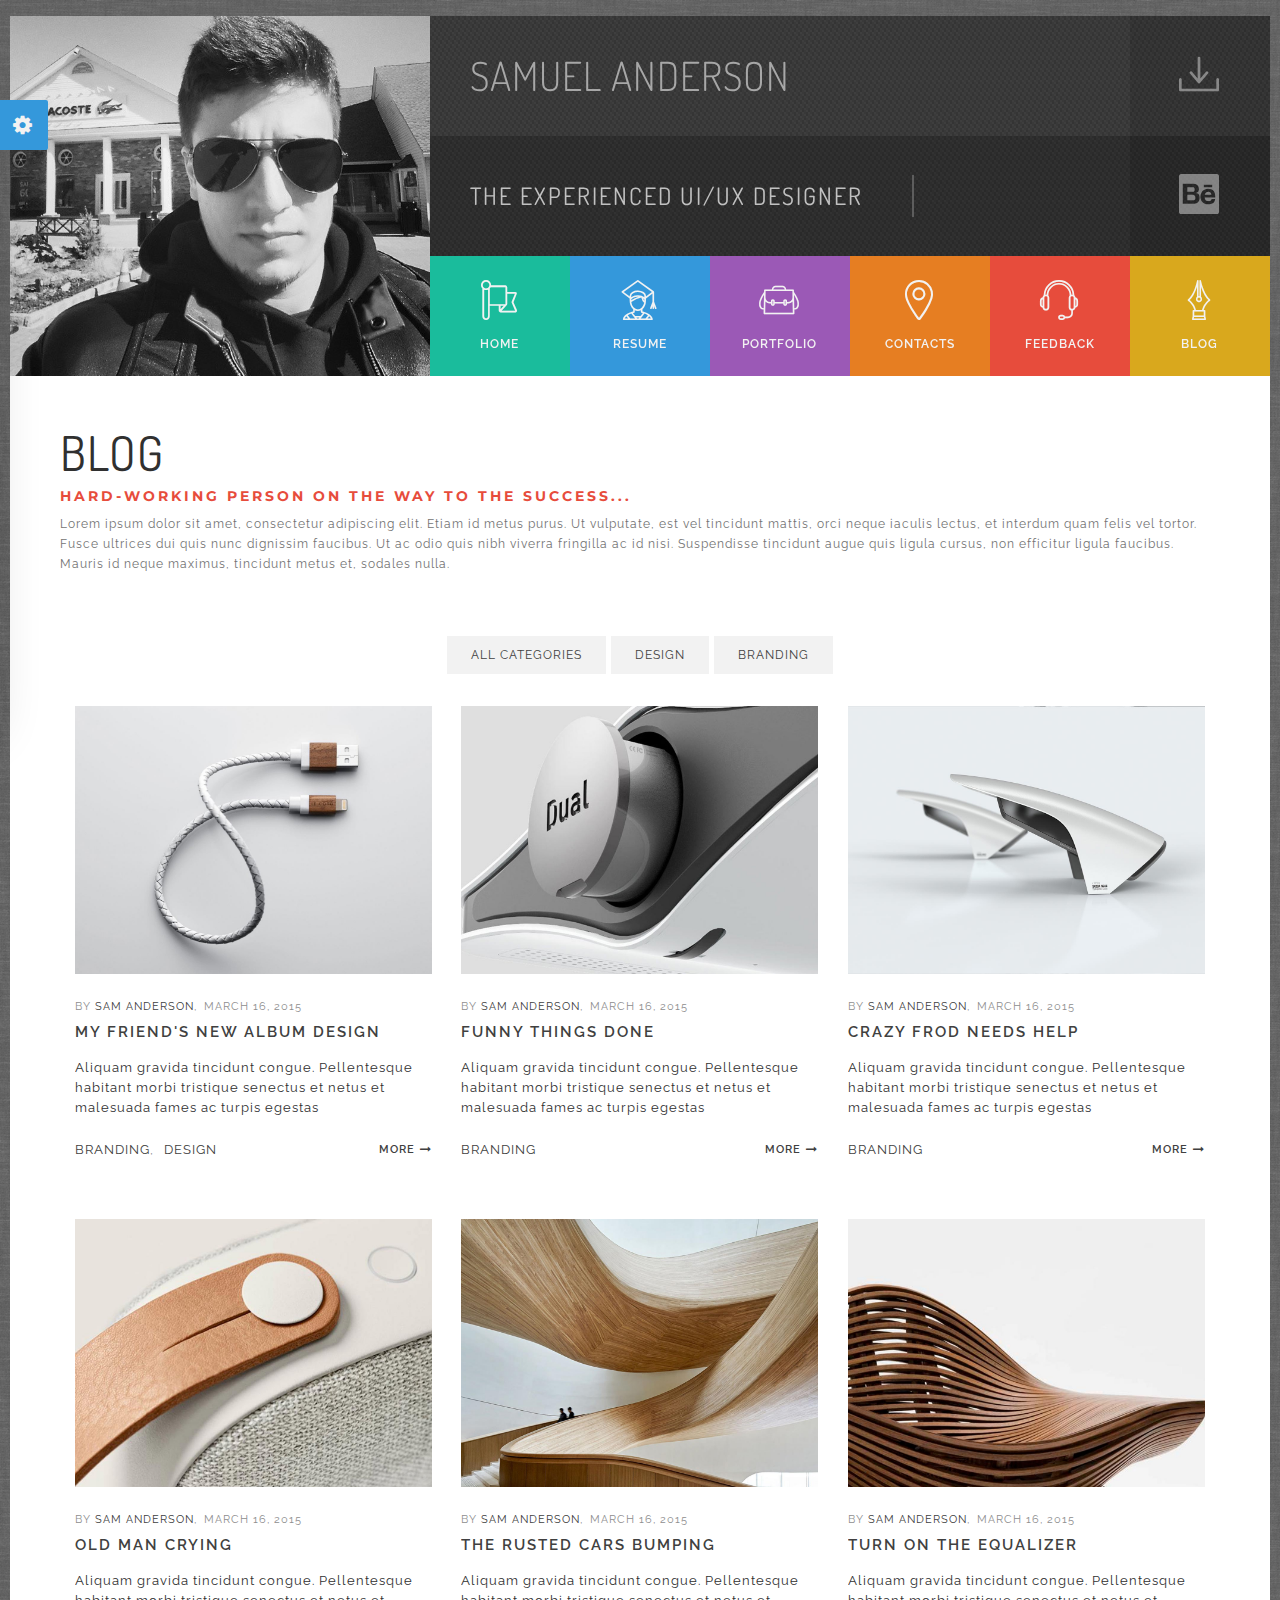
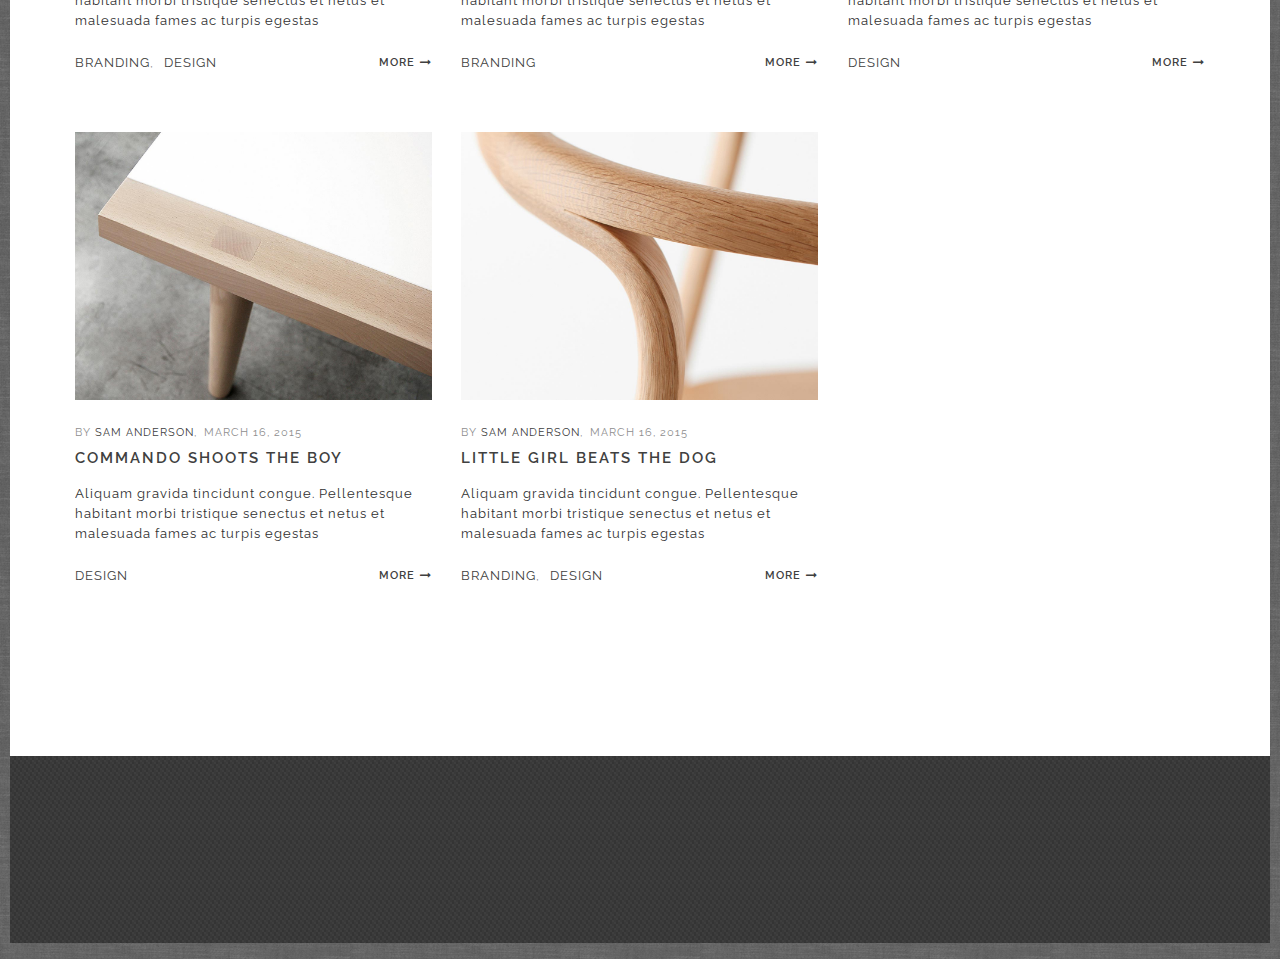
==== blog.html @ 53aea6db "Portfolio Layout" ====
<!DOCTYPE html>
<html lang="en">
<!--[if IE 9]>
<html class="ie9" lang="en">    <![endif]-->
<!--[if IE 8]>
<html class="ie8" lang="en">    <![endif]-->
<head>
   <meta charset="UTF-8">
   <meta http-equiv="X-UA-Compatible" content="IE=edge">
   <meta name=viewport content="width=device-width, initial-scale=1">

   <title>Gridus vCard | Blog</title>

   <meta name="description" content="Gridus vCard HTML Template is the professional responsive personal website template, based on the latest Bootstrap 3">
   <meta name="keywords" content="html5, template, website, responsive, bootstrap">
   <meta name="author" content="neuethemes">

   <!-- CSS -->
   <link href="assets/vendor/bootstrap/css/bootstrap.min.css"        property='stylesheet' rel="stylesheet" type="text/css" media="screen"/>
   <link href="assets/vendor/fontawesome/css/font-awesome.min.css"   property='stylesheet' rel="stylesheet" type="text/css" media="screen"/>
   <link href="assets/vendor/flaticons/flaticon.css"                 property='stylesheet' rel="stylesheet" type="text/css" media="screen"/>
   <link href="assets/vendor/hover/css/hover-min.css"                property='stylesheet' rel="stylesheet" type="text/css" media="screen"/>
   <link href="assets/vendor/wow/animate.css"                        property='stylesheet' rel="stylesheet" type="text/css" media="screen"/>
   <link href="assets/vendor/mfp/css/magnific-popup.css"             property='stylesheet' rel="stylesheet" type="text/css" media="screen"/>
   <!-- Remove this for disable demo panel styles -->
   <link href="assets/vendor/styleselector/styleselector.css"        property='stylesheet' rel="stylesheet" type="text/css" media="screen"/>
   <!-- Custom styles -->
   <link href="assets/custom/css/style.css"                          property='stylesheet' rel="stylesheet" type="text/css" media="screen"/>

   <style>
      #preloader {
         position: fixed;
         left: 0;
         top: 0;
         z-index: 99999;
         width: 100%;
         height: 100%;
         overflow: visible;
         background: #666666 url("assets/custom/images/preloader.gif") no-repeat center center; }
   </style>

</head>

<body class="boxed">


<!--Pre-Loader-->
<div id="preloader"></div>

<header>

   <section id="top-navigation" class="container-fluid nopadding">

      <div class="row nopadding ident e-bg-light-texture">

         <!-- Photo -->
         <a href="#!">
            <div class="col-md-5 col-lg-4 vc-photo">&nbsp;</div>
         </a>
         <!-- /Photo -->

         <div class="col-md-7 col-lg-8 vc-name nopadding">
            <!-- Name-Position -->
            <div class="row nopadding name">
               <div class="col-md-10 name-title"><h2 class="font-accident-two-light uppercase">Samuel Anderson</h2></div>
               <div class="col-md-2 nopadding name-pdf">
                  <a href="#" class="hvr-sweep-to-right"><i class="flaticon-download149" title="Download CV.pdf"></i></a>
               </div>
            </div>
            <div class="row nopadding position">
               <div class="col-md-10 position-title">

                  <section class="cd-intro">
                     <h4 class="cd-headline clip is-full-width font-accident-two-normal uppercase">
                        <span>The experienced </span>
                        <span class="cd-words-wrapper">
                           <b class="is-visible">UI/UX Designer</b>
                           <b>Web Designer</b>
                           <b>Photographer</b>
                        </span>
                     </h4>
                  </section>

               </div>
               <div class="col-md-2 nopadding pdf">
                  <a href="#" class="hvr-sweep-to-right"><i class="flaticon-behance7" title="My Behance Portfolio"></i></a>
               </div>
            </div>
            <!-- /Name-Position -->

            <!-- Main Navigation -->

            <ul id="nav" class="row nopadding cd-side-navigation">
               <li class="col-xs-4 col-sm-2 nopadding menuitem green">
                  <a href="index.html" class="hvr-sweep-to-bottom"><i class="flaticon-insignia"></i><span>home</span></a>
               </li>
               <li class="col-xs-4 col-sm-2 nopadding menuitem blue">
                  <a href="resume.html" class="hvr-sweep-to-bottom"><i class="flaticon-graduation61"></i><span>resume</span></a>
               </li>
               <li class="col-xs-4 col-sm-2 nopadding menuitem cyan">
                  <a href="portfolio.html" class="hvr-sweep-to-bottom"><i class="flaticon-book-bag2"></i><span>portfolio</span></a>
               </li>
               <li class="col-xs-4 col-sm-2 nopadding menuitem orange">
                  <a href="contacts.html" class="hvr-sweep-to-bottom"><i class="flaticon-placeholders4"></i><span>contacts</span></a>
               </li>
               <li class="col-xs-4 col-sm-2 nopadding menuitem red">
                  <a href="feedback.html" class="hvr-sweep-to-bottom"><i class="flaticon-earphones18"></i><span>feedback</span></a>
               </li>
               <li class="col-xs-4 col-sm-2 nopadding menuitem yellow">
                  <a href="blog.html" class="hvr-sweep-to-bottom"><i class="flaticon-pens15"></i><span>blog</span></a>
               </li>
            </ul>

            <!-- /Main Navigation -->

         </div>
      </div>
   </section>

</header>

<!-- Container -->
<div class="content-wrap">

   <div id="blog" class="inner-content">

      <section id="page-title" class="inner-section">
         <div class="container-fluid nopadding wow fadeInRight" data-wow-delay="0.4s" data-wow-offset="10">
            <h2 class="font-accident-two-normal uppercase">Blog</h2>
            <h5 class="font-accident-one-bold hovercolor uppercase">Hard-working person on the way to the success...</h5>
            <p class="small fontcolor-medium">
               Lorem ipsum dolor sit amet, consectetur adipiscing elit. Etiam id metus purus. Ut vulputate, est vel tincidunt mattis, orci neque iaculis lectus, et interdum quam felis vel tortor. Fusce ultrices dui quis nunc dignissim faucibus. Ut ac odio quis nibh viverra fringilla ac id nisi. Suspendisse tincidunt augue quis ligula cursus, non efficitur ligula faucibus. Mauris id neque maximus, tincidunt metus et, sodales nulla.
            </p>
         </div>
      </section>

      <!-- Blog Block -->
      <section class="inner-section">

         <div id="isotope-filters" class="port-filter port-filter-light text-center wow fadeInLeft" data-wow-delay="0.6s" data-wow-offset="10">
            <ul>
               <li><a href="#all" data-filter="*">All Categories</a></li>
               <li><a href="#design" data-filter=".design">Design</a></li>
               <li><a href="#branding" data-filter=".branding">Branding</a></li>
            </ul>
         </div>

         <div class="dividewhite3"></div>

         <div class="grid container-fluid text-center wow fadeInDown" data-wow-delay="0.6s" data-wow-offset="10">

            <div id="posts" class="row popup-container">

                  <div class="grid-item branding design col-md-4 col-sm-6">
                     <div class="item-wrap">
                        <figure class="">
                           <div class="popup-call">
                              <a href="assets/custom/images/blog/01.jpg" class="gallery-item"><i class="flaticon-arrows-4"></i></a>
                           </div>
                           <img src="assets/custom/images/blog/thumbs/01.jpg" class="img-responsive" alt="img11"/>
                           <figcaption>
                              <div class="post-meta"><span>by <a href="#!">Sam Anderson</a>,</span> <span>March 16, 2015</span></div>
                              <div class="post-header">
                                 <h5><a href="blogpost.html">My Friend's new album design</a></h5>
                              </div>
                              <div class="post-entry">
                                 <p>Aliquam gravida tincidunt congue. Pellentesque habitant morbi tristique senectus et netus et malesuada fames ac turpis egestas</p>
                              </div>
                              <div class="post-tag pull-left">
                                 <span><a href="#branding" data-filter=".branding">Branding</a>,</span><span><a href="#design" data-filter=".design">Design</a></span>
                              </div>
                              <div class="post-more-link pull-right"><a href="blogpost.html">More<i class="fa fa-long-arrow-right right"></i></a></div>
                           </figcaption>
                        </figure>
                     </div>
                  </div>
                  <div class="grid-item grid-sizer branding col-md-4 col-sm-6">
                     <div class="item-wrap">
                        <figure class="">
                           <div class="popup-call">
                              <a href="assets/custom/images/blog/02.jpg" class="gallery-item"><i class="flaticon-arrows-4"></i></a>
                           </div>
                           <img src="assets/custom/images/blog/thumbs/02.jpg" class="img-responsive" alt="img03"/>
                           <figcaption>
                              <div class="post-meta"><span>by <a href="#!">Sam Anderson</a>,</span> <span>March 16, 2015</span></div>
                              <div class="post-header">
                                 <h5><a href="blogpost.html">Funny Things done</a></h5>
                              </div>
                              <div class="post-entry">
                                 <p>Aliquam gravida tincidunt congue. Pellentesque habitant morbi tristique senectus et netus et malesuada fames ac turpis egestas</p>
                              </div>
                              <div class="post-tag pull-left">
                                 <span><a href="#branding" data-filter=".branding">Branding</a></span>
                              </div>
                              <div class="post-more-link pull-right"><a href="blogpost.html">More<i class="fa fa-long-arrow-right right"></i></a></div>
                           </figcaption>
                        </figure>
                     </div>
                  </div>
                  <div class="grid-item branding col-md-4 col-sm-6">
                     <div class="item-wrap">
                        <figure class="">
                           <div class="popup-call">
                              <a href="assets/custom/images/blog/03.jpg" class="gallery-item"><i class="flaticon-arrows-4"></i></a>
                           </div>
                           <img src="assets/custom/images/blog/thumbs/03.jpg" class="img-responsive" alt="img11"/>
                           <figcaption>
                              <div class="post-meta"><span>by <a href="#!">Sam Anderson</a>,</span> <span>March 16, 2015</span></div>
                              <div class="post-header">
                                 <h5><a href="blogpost.html">Crazy Frod needs help</a></h5>
                              </div>
                              <div class="post-entry">
                                 <p>Aliquam gravida tincidunt congue. Pellentesque habitant morbi tristique senectus et netus et malesuada fames ac turpis egestas</p>
                              </div>
                              <div class="post-tag pull-left">
                                 <span><a href="#branding" data-filter=".branding">Branding</a></span>
                              </div>
                              <div class="post-more-link pull-right"><a href="blogpost.html">More<i class="fa fa-long-arrow-right right"></i></a></div>
                           </figcaption>
                        </figure>
                     </div>
                  </div>
                  <div class="grid-item branding design col-md-4 col-sm-6">
                     <div class="item-wrap">
                        <figure class="">
                           <div class="popup-call">
                              <a href="assets/custom/images/blog/04.jpg" class="gallery-item"><i class="flaticon-arrows-4"></i></a>
                           </div>
                           <img src="assets/custom/images/blog/thumbs/04.jpg" class="img-responsive" alt="img03"/>
                           <figcaption>
                              <div class="post-meta"><span>by <a href="#!">Sam Anderson</a>,</span> <span>March 16, 2015</span></div>
                              <div class="post-header">
                                 <h5><a href="blogpost.html">Old man crying</a></h5>
                              </div>
                              <div class="post-entry">
                                 <p>Aliquam gravida tincidunt congue. Pellentesque habitant morbi tristique senectus et netus et malesuada fames ac turpis egestas</p>
                              </div>
                              <div class="post-tag pull-left">
                                 <span><a href="#branding" data-filter=".branding">Branding</a>,</span><span><a href="#design" data-filter=".design">Design</a></span>
                              </div>
                              <div class="post-more-link pull-right"><a href="blogpost.html">More<i class="fa fa-long-arrow-right right"></i></a></div>
                           </figcaption>
                        </figure>
                     </div>
                  </div>
                  <div class="grid-item branding col-md-4 col-sm-6">
                     <div class="item-wrap">
                        <figure class="">
                           <div class="popup-call">
                              <a href="assets/custom/images/blog/05.jpg" class="gallery-item"><i class="flaticon-arrows-4"></i></a>
                           </div>
                           <img src="assets/custom/images/blog/thumbs/05.jpg" class="img-responsive" alt="img11"/>
                           <figcaption>
                              <div class="post-meta"><span>by <a href="#!">Sam Anderson</a>,</span> <span>March 16, 2015</span></div>
                              <div class="post-header">
                                 <h5><a href="blogpost.html">The rusted cars bumping</a></h5>
                              </div>
                              <div class="post-entry">
                                 <p>Aliquam gravida tincidunt congue. Pellentesque habitant morbi tristique senectus et netus et malesuada fames ac turpis egestas</p>
                              </div>
                              <div class="post-tag pull-left">
                                 <span><a href="#branding" data-filter=".branding">Branding</a></span>
                              </div>
                              <div class="post-more-link pull-right"><a href="blogpost.html">More<i class="fa fa-long-arrow-right right"></i></a></div>
                           </figcaption>
                        </figure>
                     </div>
                  </div>
                  <div class="grid-item design col-md-4 col-sm-6">
                     <div class="item-wrap">
                        <figure class="">
                           <div class="popup-call">
                              <a href="assets/custom/images/blog/06.jpg" class="gallery-item"><i class="flaticon-arrows-4"></i></a>
                           </div>
                           <img src="assets/custom/images/blog/thumbs/06.jpg" class="img-responsive" alt="img03"/>
                           <figcaption>
                              <div class="post-meta"><span>by <a href="#!">Sam Anderson</a>,</span> <span>March 16, 2015</span></div>
                              <div class="post-header">
                                 <h5><a href="blogpost.html">Turn on the equalizer</a></h5>
                              </div>
                              <div class="post-entry">
                                 <p>Aliquam gravida tincidunt congue. Pellentesque habitant morbi tristique senectus et netus et malesuada fames ac turpis egestas</p>
                              </div>
                              <div class="post-tag pull-left">
                                 </span><span><a href="#design" data-filter=".design">Design</a></span>
                              </div>
                              <div class="post-more-link pull-right"><a href="blogpost.html">More<i class="fa fa-long-arrow-right right"></i></a></div>
                           </figcaption>
                        </figure>
                     </div>
                  </div>
                  <div class="grid-item design col-md-4 col-sm-6">
                     <div class="item-wrap">
                        <figure class="">
                           <div class="popup-call">
                              <a href="assets/custom/images/blog/07.jpg" class="gallery-item"><i class="flaticon-arrows-4"></i></a>
                           </div>
                           <img src="assets/custom/images/blog/thumbs/07.jpg" class="img-responsive" alt="img03"/>
                           <figcaption>
                              <div class="post-meta"><span>by <a href="#!">Sam Anderson</a>,</span> <span>March 16, 2015</span></div>
                              <div class="post-header">
                                 <h5><a href="blogpost.html">Commando shoots the boy</a></h5>
                              </div>
                              <div class="post-entry">
                                 <p>Aliquam gravida tincidunt congue. Pellentesque habitant morbi tristique senectus et netus et malesuada fames ac turpis egestas</p>
                              </div>
                              <div class="post-tag pull-left">
                                 </span><span><a href="#design" data-filter=".design">Design</a></span>
                              </div>
                              <div class="post-more-link pull-right"><a href="blogpost.html">More<i class="fa fa-long-arrow-right right"></i></a></div>
                           </figcaption>
                        </figure>
                     </div>
                  </div>
                  <div class="grid-item branding design col-md-4 col-sm-6">
                     <div class="item-wrap">
                        <figure class="">
                           <div class="popup-call">
                              <a href="assets/custom/images/blog/08.jpg" class="gallery-item"><i class="flaticon-arrows-4"></i></a>
                           </div>
                           <img src="assets/custom/images/blog/thumbs/08.jpg" class="img-responsive" alt="img03"/>
                           <figcaption>
                              <div class="post-meta"><span>by <a href="#!">Sam Anderson</a>,</span> <span>March 16, 2015</span></div>
                              <div class="post-header">
                                 <h5><a href="blogpost.html">Little girl beats the dog</a></h5>
                              </div>
                              <div class="post-entry">
                                 <p>Aliquam gravida tincidunt congue. Pellentesque habitant morbi tristique senectus et netus et malesuada fames ac turpis egestas</p>
                              </div>
                              <div class="post-tag pull-left">
                                 <span><a href="#branding" data-filter=".branding">Branding</a>,</span><span><a href="#design" data-filter=".design">Design</a></span>
                              </div>
                              <div class="post-more-link pull-right"><a href="blogpost.html">More<i class="fa fa-long-arrow-right right"></i></a></div>
                           </figcaption>
                        </figure>
                     </div>
                  </div>

               </div>
            </div>

         <div class="dividewhite8"></div>

      </section>
      <!-- /Blog Block -->

   </div>

</div>

<footer class="padding-50 e-bg-light-texture">
   <div class="container-fluid nopadding">
      <div class="row wow fadeInDown" data-wow-delay=".2s" data-wow-offset="10">
         <div class="col-md-3">
            <h4 class="font-accident-two-bold uppercase">Samuel Anderson</h4>
            <p class="inline-block">
               Quality Web Design, Ui / UX Design, Photo services. Part-time or Fulltime.
            </p>
            <div class="divider-dynamic"></div>
         </div>
         <div class="col-md-3 cv-link">
            <h4 class="font-accident-two-bold uppercase">Download cv</h4>
            <div class="dividewhite1"></div>
            <a href="#!"><i class="fa fa-arrow-circle-o-down" aria-hidden="true"></i>English</a>
            <a href="#!"><i class="fa fa-arrow-circle-o-down" aria-hidden="true"></i>German</a>
            <a href="#!"><i class="fa fa-arrow-circle-o-down" aria-hidden="true"></i>Spanish</a>
            <div class="divider-dynamic"></div>
         </div>
         <div class="col-md-3">
            <h4 class="font-accident-two-bold uppercase">Subscribe</h4>
            <div class="dividewhite1"></div>
            <input>
            <!--<p>Lorem ipsum dolor sit amet...</p>-->
            <div class="divider-dynamic"></div>
         </div>
         <div class="col-md-3">
            <h4 class="font-accident-two-bold uppercase">Follow me at</h4>
            <div class="inline-block"><a href="#!"><i class="flaticon-facebook45"></i></a></div>
            <div class="inline-block"><a href="#!"><i class="flaticon-twitter39"></i></a></div>
            <div class="inline-block"><a href="#!"><i class="flaticon-pinterest28"></i></a></div>
            <div class="inline-block"><a href="#!"><i class="flaticon-linkedin22"></i></a></div>
            <div class="inline-block"><a href="#!"><i class="flaticon-vimeo22"></i></a></div>
            <div class="inline-block"><a href="#!"><i class="flaticon-soundcloud8"></i></a></div>
            <div class="divider-dynamic"></div>
         </div>
      </div>
      <div class="dividewhite1"></div>
      <div class="row wow fadeInDown" data-wow-delay=".4s" data-wow-offset="10">
         <div class="col-md-12 copyrights">
            <p>© 2016 Samuel Anderson.</p>
         </div>
      </div>
   </div>
</footer>

<div id="image-cache" class="hidden"></div>

<!-- JS -->
<script src="assets/vendor/jquery/js/jquery-2.2.0.min.js"            type="text/javascript"></script>
<script src="assets/vendor/bootstrap/js/bootstrap.min.js"            type="text/javascript"></script>
<script src="assets/vendor/imagesloaded/js/imagesloaded.pkgd.min.js" type="text/javascript"></script>
<script src="assets/vendor/isotope/js/isotope.pkgd.min.js"           type="text/javascript"></script>
<script src="assets/vendor/mfp/js/jquery.magnific-popup.min.js"      type="text/javascript"></script>
<script src="assets/vendor/circle-progress/circle-progress.js"       type="text/javascript"></script>
<script src="assets/vendor/waypoints/waypoints.min.js"               type="text/javascript"></script>
<script src="assets/vendor/anicounter/jquery.counterup.min.js"       type="text/javascript"></script>
<script src="assets/vendor/wow/wow.min.js"                           type="text/javascript"></script>
<script src="assets/vendor/pjax/jquery.pjax.js"                      type="text/javascript"></script>
<script src="https://maps.google.com/maps/api/js"                    type="text/javascript"></script>
<!-- Remove this for disable demo panel script -->
<script src="assets/vendor/styleselector/styleselector.js"           type="text/javascript"></script>
<!-- Custom scripts -->
<script src="assets/custom/js/custom.js"                             type="text/javascript"></script>

</body>
</html>
---- assets/vendor/flaticons/flaticon.css ----
/*
  	Flaticon icon font: Flaticon
  	Creation date: 29/02/2016 10:08
  	*/

@font-face {
  font-family: "Flaticon";
  src: url("./flaticon.eot");
  src: url("./flaticon.eot?#iefix") format("embedded-opentype"),
       url("./flaticon.woff") format("woff"),
       url("./flaticon.ttf") format("truetype"),
       url("./flaticon.svg#Flaticon") format("svg");
  font-weight: normal;
  font-style: normal;
}

@media screen and (-webkit-min-device-pixel-ratio:0) {
  @font-face {
    font-family: "Flaticon";
    src: url("./Flaticon.svg#Flaticon") format("svg");
  }
}

[class^="flaticon-"]:before, [class*=" flaticon-"]:before,
[class^="flaticon-"]:after, [class*=" flaticon-"]:after {   
  font-family: Flaticon;
        font-size: 20px;
font-style: normal;
margin-left: 20px;
}

.flaticon-arrows:before { content: "\f100"; }
.flaticon-arrows-1:before { content: "\f101"; }
.flaticon-arrows-2:before { content: "\f102"; }
.flaticon-arrows-3:before { content: "\f103"; }
.flaticon-arrows-4:before { content: "\f104"; }
.flaticon-behance7:before { content: "\f105"; }
.flaticon-bird97:before { content: "\f106"; }
.flaticon-book-bag2:before { content: "\f107"; }
.flaticon-circle:before { content: "\f108"; }
.flaticon-circle-1:before { content: "\f109"; }
.flaticon-circle-2:before { content: "\f10a"; }
.flaticon-circle-3:before { content: "\f10b"; }
.flaticon-circle-4:before { content: "\f10c"; }
.flaticon-circle-5:before { content: "\f10d"; }
.flaticon-circle-6:before { content: "\f10e"; }
.flaticon-clipboard80:before { content: "\f10f"; }
.flaticon-clock:before { content: "\f110"; }
.flaticon-clocks18:before { content: "\f111"; }
.flaticon-download149:before { content: "\f112"; }
.flaticon-download167:before { content: "\f113"; }
.flaticon-earphones18:before { content: "\f114"; }
.flaticon-facebook45:before { content: "\f115"; }
.flaticon-google111:before { content: "\f116"; }
.flaticon-graduation61:before { content: "\f117"; }
.flaticon-graduation9:before { content: "\f118"; }
.flaticon-identification28:before { content: "\f119"; }
.flaticon-insignia:before { content: "\f11a"; }
.flaticon-instagram14:before { content: "\f11b"; }
.flaticon-internet:before { content: "\f11c"; }
.flaticon-linkedin22:before { content: "\f11d"; }
.flaticon-odnolassniki2:before { content: "\f11e"; }
.flaticon-painting62:before { content: "\f11f"; }
.flaticon-paper40:before { content: "\f120"; }
.flaticon-pens15:before { content: "\f121"; }
.flaticon-photo246:before { content: "\f122"; }
.flaticon-photography39:before { content: "\f123"; }
.flaticon-pie-graph:before { content: "\f124"; }
.flaticon-pinterest28:before { content: "\f125"; }
.flaticon-placeholders4:before { content: "\f126"; }
.flaticon-profile5:before { content: "\f127"; }
.flaticon-shopping-carts6:before { content: "\f128"; }
.flaticon-sign:before { content: "\f129"; }
.flaticon-soundcloud8:before { content: "\f12a"; }
.flaticon-stats47:before { content: "\f12b"; }
.flaticon-stats48:before { content: "\f12c"; }
.flaticon-symbol:before { content: "\f12d"; }
.flaticon-three:before { content: "\f12e"; }
.flaticon-three-1:before { content: "\f12f"; }
.flaticon-three-2:before { content: "\f130"; }
.flaticon-tool:before { content: "\f131"; }
.flaticon-tool-1:before { content: "\f132"; }
.flaticon-twitter39:before { content: "\f133"; }
.flaticon-vimeo22:before { content: "\f134"; }
.flaticon-vk6:before { content: "\f135"; }
.flaticon-wordpress16:before { content: "\f136"; }
.flaticon-youtube33:before { content: "\f137"; }
---- assets/vendor/styleselector/styleselector.css ----
/* =================================================================== */
/* Styles Switcher
====================================================================== */

#style-switcher h3 {
    color: #666;
    font-size: 13px;
    margin: 5px 0 5px 1px;
    font-family: 'Oxygen', sans-serif;
    letter-spacing: 0px;
    /*color: #313131 !important;*/
}
#style-switcher h5 {
    letter-spacing: 0px;
    font-size: 11px;
}

#style-switcher ul {
    padding-left: 0;
}

#style-switcher p {
    color: #999;
    line-heihgt: 20px;
    font-style: italic;
    font-size: 13px;
    letter-spacing: 0px;
}

#style-switcher {
    background-color: #fff;
    width: 205px;
    position:fixed;
    top: 100px;
    z-index: 9999;
    border-radius: 0 0 3px 0;
    left: -206px;
    border-left: 0;
    border-top: 0;
    box-shadow: -3px 0px 50px -2px rgba(0, 0, 0, 0.14)
}

#style-switcher div {
    padding: 2px 18px 10px 18px;
}

#style-switcher h2 {
    background-color: #3498db;
    font-family: 'Novecentosanswide-Medium', sans-serif;
    color: #fff;
    font-size: 19px;
    text-transform: uppercase;
    padding: 14px 0 16px 20px;
    margin: 0 0 18px 0;
}

#style-switcher h2 a {
    background-color: #3498db;
    display: block;
    height: 50px;
    position: absolute;
    right: -49px;
    padding: 14px;
    /*text-indent: -9999px;*/
    top: 0;
    width: 49px;
    border-radius: 0 2px 2px 0;
}
#style-switcher h2 a i:before {
    font-size: 22px;
    color: #f2f2f2;
    margin: 0;
    /*line-height: 1.6;*/
}

.colors {
    list-style:none;
    margin: 0 0px 24px 0;
    overflow: hidden;
}

.colors li {
    float:left;
    margin: 4px 2px 0 2px;
}

.colors li a {
    display: block;
    width: 22px;
    height: 22px;
    cursor: pointer;
}

.layout-style select,
.footer-style select {
    width: 164px;
    height: 33px;
    padding: 5px;
    color: #888;
    cursor: pointer;
    border-radius: 2px;
    font-size: 13px;
    margin: 2px 0 10px 2px;
}

.layout-style {
    margin: 0 0px 24px 0;
}

.layout-style,
.footer-style { padding: 0 !important; }



.checkbox-group {
    position:relative
}

/* Hide Checkbox Input */
.checkbox-group input[type=checkbox] {
    display:none
}

/* Style Label */
.checkbox-group label {
    padding-left:9px;
    cursor:pointer;
    font-family: 'Oxygen', sans-serif;
    letter-spacing: 0px;
    font-weight: 500;
}

/* Style span tag */
.checkbox-group label span {
    display:block;
    position:absolute;
    left:0;
    -webkit-transition-duration:.3s;
    -moz-transition-duration:.3s;
    transition-duration:.3s
}
/* Style box */
.checkbox-group label .box {
    background:#d9e1e7;
    height:18px;
    width:18px;
    border-radius: 2px;
    z-index:9;
    -webkit-transition-delay:.2s;
    -moz-transition-delay:.2s;
    transition-delay:.2s
}

/* Style check icon. give it a border on the bottom and right only and then rotate */
.checkbox-group label .check {
    top:3px;
    left:7px;
    width:5px;
    height:13px;
    border:2px solid #fff;
    border-top:none;
    border-left:none;
    opacity:0;
    z-index:10;
    -webkit-transform:rotate(180deg);
    -moz-transform:rotate(180deg);
    transform:rotate(180deg);
    -webkit-transition-delay:.3s;
    -moz-transition-delay:.3s;
    transition-delay:.3s
}

/* Change color of box when checkbox is checked */
input[type=checkbox]:checked ~ label .box {
    background:#129fdd
}

/* Rotate and show check icon when checkbox is checked */
input[type=checkbox]:checked ~ label .check {
    opacity:1;
    -webkit-transform:scale(1) rotate(45deg);
    -moz-transform:scale(1) rotate(45deg);
    transform:scale(1) rotate(45deg);
}

@media only screen and (max-width: 1023px) { #style-switcher { display: none; } }
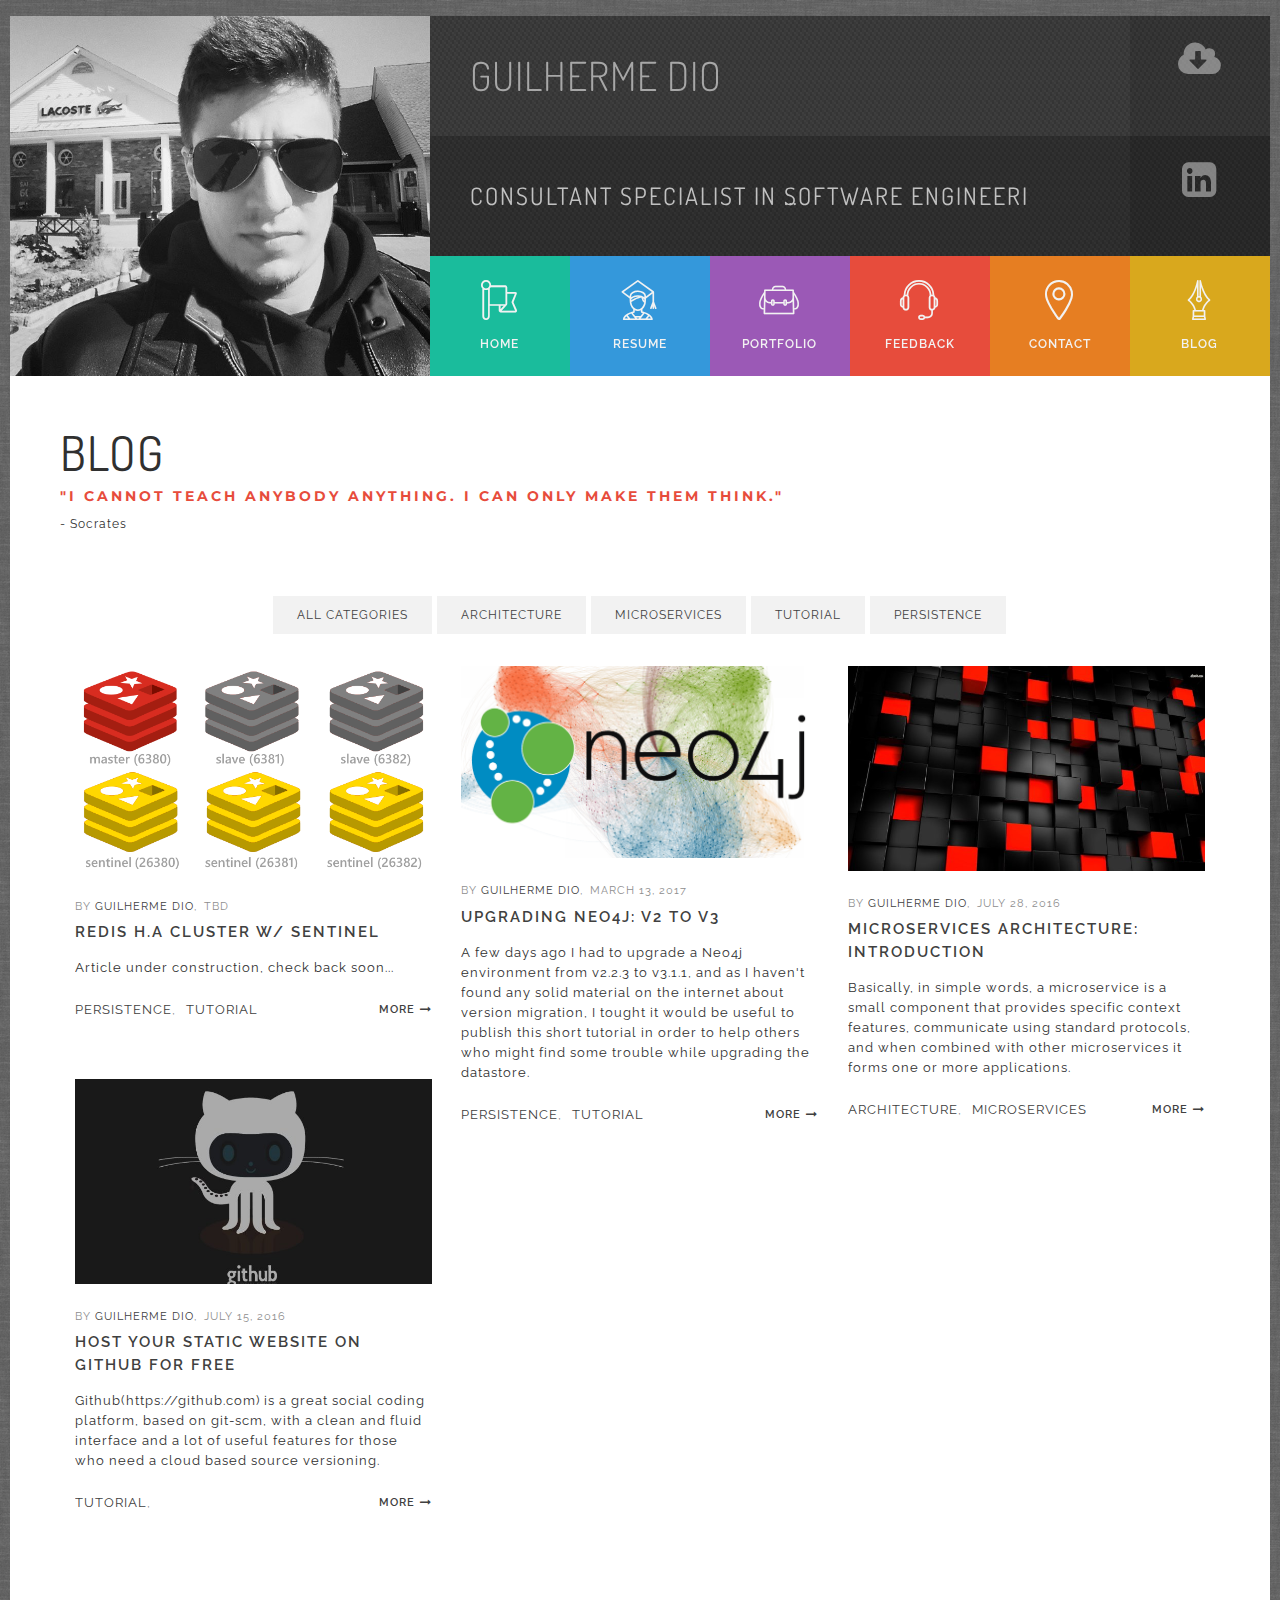
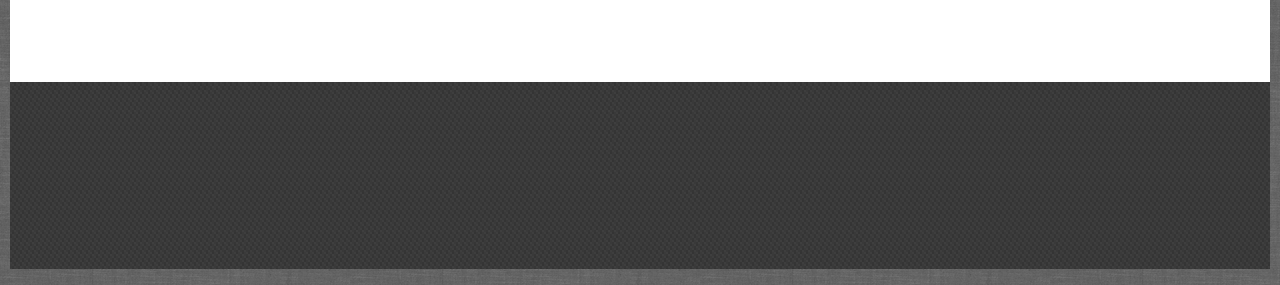
==== commit 97f0c936: "Add Tech Blog" ====
--- a/blog.html
+++ b/blog.html
@@ -9,11 +9,11 @@
    <meta http-equiv="X-UA-Compatible" content="IE=edge">
    <meta name=viewport content="width=device-width, initial-scale=1">
 
-   <title>Gridus vCard | Blog</title>
-
-   <meta name="description" content="Gridus vCard HTML Template is the professional responsive personal website template, based on the latest Bootstrap 3">
-   <meta name="keywords" content="html5, template, website, responsive, bootstrap">
-   <meta name="author" content="neuethemes">
+   <title>Guilherme Dio | Tech Blog</title>
+
+   <meta name="description" content="Guilherme Dio - Tech blog dedicated to the availability of all technical articles written by me.">
+   <meta name="keywords" content="guilherme, techblog, dio, guilhermedio, ggdio, github, java, javascript, soa, microservices, software, engineering, architecture, professional, job, developer, programming">
+   <meta name="author" content="Guilherme Dio">
 
    <!-- CSS -->
    <link href="assets/vendor/bootstrap/css/bootstrap.min.css"        property='stylesheet' rel="stylesheet" type="text/css" media="screen"/>
@@ -39,10 +39,25 @@
          background: #666666 url("assets/custom/images/preloader.gif") no-repeat center center; }
    </style>
 
+   <link rel="apple-touch-icon" sizes="57x57" href="assets/custom/images/icons/apple-icon-57x57.png">
+   <link rel="apple-touch-icon" sizes="60x60" href="assets/custom/images/icons/apple-icon-60x60.png">
+   <link rel="apple-touch-icon" sizes="72x72" href="assets/custom/images/icons/apple-icon-72x72.png">
+   <link rel="apple-touch-icon" sizes="76x76" href="assets/custom/images/icons/apple-icon-76x76.png">
+   <link rel="apple-touch-icon" sizes="114x114" href="assets/custom/images/icons/apple-icon-114x114.png">
+   <link rel="apple-touch-icon" sizes="120x120" href="assets/custom/images/icons/apple-icon-120x120.png">
+   <link rel="apple-touch-icon" sizes="144x144" href="assets/custom/images/icons/apple-icon-144x144.png">
+   <link rel="apple-touch-icon" sizes="152x152" href="assets/custom/images/icons/apple-icon-152x152.png">
+   <link rel="apple-touch-icon" sizes="180x180" href="assets/custom/images/icons/apple-icon-180x180.png">
+   <link rel="icon" type="image/png" sizes="192x192"  href="assets/custom/images/icons/android-icon-192x192.png">
+   <link rel="icon" type="image/png" sizes="32x32" href="assets/custom/images/icons/favicon-32x32.png">
+   <link rel="icon" type="image/png" sizes="96x96" href="assets/custom/images/icons/favicon-96x96.png">
+   <link rel="icon" type="image/png" sizes="16x16" href="assets/custom/images/icons/favicon-16x16.png">
+   <meta name="msapplication-TileColor" content="#ffffff">
+   <meta name="msapplication-TileImage" content="assets/custom/images/icons/ms-icon-144x144.png">
+   <meta name="theme-color" content="#ffffff">
 </head>
 
 <body class="boxed">
-
 
 <!--Pre-Loader-->
 <div id="preloader"></div>
@@ -54,7 +69,7 @@
       <div class="row nopadding ident e-bg-light-texture">
 
          <!-- Photo -->
-         <a href="#!">
+         <a href="index.html">
             <div class="col-md-5 col-lg-4 vc-photo">&nbsp;</div>
          </a>
          <!-- /Photo -->
@@ -62,9 +77,9 @@
          <div class="col-md-7 col-lg-8 vc-name nopadding">
             <!-- Name-Position -->
             <div class="row nopadding name">
-               <div class="col-md-10 name-title"><h2 class="font-accident-two-light uppercase">Samuel Anderson</h2></div>
+               <div class="col-md-10 name-title"><h2 class="font-accident-two-light uppercase">Guilherme Dio</h2></div>
                <div class="col-md-2 nopadding name-pdf">
-                  <a href="#" class="hvr-sweep-to-right"><i class="flaticon-download149" title="Download CV.pdf"></i></a>
+                  <a href="https://www.visualcv.com/myfnlgkmqzi/pdf" class="hvr-sweep-to-right" about="_blank" download><i class="fa fa-cloud-download" aria-hidden="true" title="Download CV.pdf"></i></a>
                </div>
             </div>
             <div class="row nopadding position">
@@ -72,18 +87,18 @@
 
                   <section class="cd-intro">
                      <h4 class="cd-headline clip is-full-width font-accident-two-normal uppercase">
-                        <span>The experienced </span>
+                        <span>Consultant Specialist in </span>
                         <span class="cd-words-wrapper">
-                           <b class="is-visible">UI/UX Designer</b>
-                           <b>Web Designer</b>
-                           <b>Photographer</b>
+                           <b class="is-visible">Software Engineering</b>
+                           <b>Cloud Applications</b>
+                           <b>Systems Architecture</b>
                         </span>
                      </h4>
                   </section>
 
                </div>
                <div class="col-md-2 nopadding pdf">
-                  <a href="#" class="hvr-sweep-to-right"><i class="flaticon-behance7" title="My Behance Portfolio"></i></a>
+                  <a href="https://www.linkedin.com/in/guilhermedio/en" class="hvr-sweep-to-right"><i class="fa fa-linkedin-square" aria-hidden="true" title="My Linkedin Page"></i></a>
                </div>
             </div>
             <!-- /Name-Position -->
@@ -100,12 +115,12 @@
                <li class="col-xs-4 col-sm-2 nopadding menuitem cyan">
                   <a href="portfolio.html" class="hvr-sweep-to-bottom"><i class="flaticon-book-bag2"></i><span>portfolio</span></a>
                </li>
-               <li class="col-xs-4 col-sm-2 nopadding menuitem orange">
-                  <a href="contacts.html" class="hvr-sweep-to-bottom"><i class="flaticon-placeholders4"></i><span>contacts</span></a>
-               </li>
                <li class="col-xs-4 col-sm-2 nopadding menuitem red">
                   <a href="feedback.html" class="hvr-sweep-to-bottom"><i class="flaticon-earphones18"></i><span>feedback</span></a>
                </li>
+               <li class="col-xs-4 col-sm-2 nopadding menuitem orange">
+                  <a href="contacts.html" class="hvr-sweep-to-bottom"><i class="flaticon-placeholders4"></i><span>contact</span></a>
+               </li>
                <li class="col-xs-4 col-sm-2 nopadding menuitem yellow">
                   <a href="blog.html" class="hvr-sweep-to-bottom"><i class="flaticon-pens15"></i><span>blog</span></a>
                </li>
@@ -126,22 +141,25 @@
 
       <section id="page-title" class="inner-section">
          <div class="container-fluid nopadding wow fadeInRight" data-wow-delay="0.4s" data-wow-offset="10">
-            <h2 class="font-accident-two-normal uppercase">Blog</h2>
-            <h5 class="font-accident-one-bold hovercolor uppercase">Hard-working person on the way to the success...</h5>
-            <p class="small fontcolor-medium">
-               Lorem ipsum dolor sit amet, consectetur adipiscing elit. Etiam id metus purus. Ut vulputate, est vel tincidunt mattis, orci neque iaculis lectus, et interdum quam felis vel tortor. Fusce ultrices dui quis nunc dignissim faucibus. Ut ac odio quis nibh viverra fringilla ac id nisi. Suspendisse tincidunt augue quis ligula cursus, non efficitur ligula faucibus. Mauris id neque maximus, tincidunt metus et, sodales nulla.
-            </p>
+            <div class="quote">
+               <h2 class="font-accident-two-normal uppercase">Blog</h2>
+               <h5 class="font-accident-one-bold hovercolor uppercase">"I cannot teach anybody anything. I can only make them think."</h5>
+               <p class="small">- Socrates</p>
+            </div>
          </div>
       </section>
 
       <!-- Blog Block -->
       <section class="inner-section">
+
 
          <div id="isotope-filters" class="port-filter port-filter-light text-center wow fadeInLeft" data-wow-delay="0.6s" data-wow-offset="10">
             <ul>
                <li><a href="#all" data-filter="*">All Categories</a></li>
-               <li><a href="#design" data-filter=".design">Design</a></li>
-               <li><a href="#branding" data-filter=".branding">Branding</a></li>
+               <li><a href="#architecture" data-filter=".architecture">Architecture</a></li>
+               <li><a href="#microservices" data-filter=".microservices">Microservices</a></li>
+               <li><a href="#tutorial" data-filter=".tutorial">Tutorial</a></li>
+               <li><a href="#persistence" data-filter=".persistence">Persistence</a></li>
             </ul>
          </div>
 
@@ -151,190 +169,108 @@
 
             <div id="posts" class="row popup-container">
 
-                  <div class="grid-item branding design col-md-4 col-sm-6">
+                  <!-- Redis Sentinel -->
+                  <div class="grid-item persistence tutorial col-md-4 col-sm-6">
                      <div class="item-wrap">
                         <figure class="">
                            <div class="popup-call">
-                              <a href="assets/custom/images/blog/01.jpg" class="gallery-item"><i class="flaticon-arrows-4"></i></a>
+                              <a href="assets/custom/images/blog/redis-sentinel.png" class="gallery-item"><i class="flaticon-arrows-4"></i></a>
                            </div>
-                           <img src="assets/custom/images/blog/thumbs/01.jpg" class="img-responsive" alt="img11"/>
+                           <img src="assets/custom/images/blog/thumbs/redis-sentinel.png" class="img-responsive" alt="img11"/>
                            <figcaption>
-                              <div class="post-meta"><span>by <a href="#!">Sam Anderson</a>,</span> <span>March 16, 2015</span></div>
+                              <div class="post-meta"><span>by <a href="#!">Guilherme Dio</a>,</span> <span>TBD</span></div>
                               <div class="post-header">
-                                 <h5><a href="blogpost.html">My Friend's new album design</a></h5>
+                                 <h5><a target="_blank" href="https://www.linkedin.com/pulse/upgrading-neo4j-v2xx-v3xx-guilherme-dio">Redis H.A Cluster w/ Sentinel</a></h5>
                               </div>
                               <div class="post-entry">
-                                 <p>Aliquam gravida tincidunt congue. Pellentesque habitant morbi tristique senectus et netus et malesuada fames ac turpis egestas</p>
+                                 <!--p>Redis is a great columnar database, but what if you want to run it on a cluster with HA and fault-tolerancy ?</p-->
+                                 <p>Article under construction, check back soon...</p>
                               </div>
                               <div class="post-tag pull-left">
-                                 <span><a href="#branding" data-filter=".branding">Branding</a>,</span><span><a href="#design" data-filter=".design">Design</a></span>
-                              </div>
-                              <div class="post-more-link pull-right"><a href="blogpost.html">More<i class="fa fa-long-arrow-right right"></i></a></div>
+                                 <span><a href="#persistence" data-filter=".persistence">Persistence</a>,</span><span><a href="#Tutorial" data-filter=".tutorial">Tutorial</a></span>
+                              </div>
+                              <div class="post-more-link pull-right"><a target="_blank" href="#">More<i class="fa fa-long-arrow-right right"></i></a></div>
                            </figcaption>
                         </figure>
                      </div>
                   </div>
-                  <div class="grid-item grid-sizer branding col-md-4 col-sm-6">
+
+                  <!-- Neo4j -->
+                  <div class="grid-item persistence tutorial col-md-4 col-sm-6">
                      <div class="item-wrap">
                         <figure class="">
                            <div class="popup-call">
-                              <a href="assets/custom/images/blog/02.jpg" class="gallery-item"><i class="flaticon-arrows-4"></i></a>
+                              <a href="assets/custom/images/blog/neo4j-migration.png" class="gallery-item"><i class="flaticon-arrows-4"></i></a>
                            </div>
-                           <img src="assets/custom/images/blog/thumbs/02.jpg" class="img-responsive" alt="img03"/>
+                           <img src="assets/custom/images/blog/thumbs/neo4j-migration.png" class="img-responsive" alt="img11"/>
                            <figcaption>
-                              <div class="post-meta"><span>by <a href="#!">Sam Anderson</a>,</span> <span>March 16, 2015</span></div>
+                              <div class="post-meta"><span>by <a href="#!">Guilherme Dio</a>,</span> <span>March 13, 2017</span></div>
                               <div class="post-header">
-                                 <h5><a href="blogpost.html">Funny Things done</a></h5>
+                                 <h5><a target="_blank" href="https://www.linkedin.com/pulse/upgrading-neo4j-v2xx-v3xx-guilherme-dio">Upgrading Neo4J: v2 to v3</a></h5>
                               </div>
                               <div class="post-entry">
-                                 <p>Aliquam gravida tincidunt congue. Pellentesque habitant morbi tristique senectus et netus et malesuada fames ac turpis egestas</p>
+                                 <p>A few days ago I had to upgrade a Neo4j environment from v2.2.3 to v3.1.1, and as I haven't found any solid material on the internet about version migration, I tought it would be useful to publish this short tutorial in order to help others who might find some trouble while upgrading the datastore.</p>
                               </div>
                               <div class="post-tag pull-left">
-                                 <span><a href="#branding" data-filter=".branding">Branding</a></span>
-                              </div>
-                              <div class="post-more-link pull-right"><a href="blogpost.html">More<i class="fa fa-long-arrow-right right"></i></a></div>
+                                 <span><a href="#persistence" data-filter=".persistence">Persistence</a>,</span><span><a href="#Tutorial" data-filter=".tutorial">Tutorial</a></span>
+                              </div>
+                              <div class="post-more-link pull-right"><a target="_blank" href="https://www.linkedin.com/pulse/upgrading-neo4j-v2xx-v3xx-guilherme-dio">More<i class="fa fa-long-arrow-right right"></i></a></div>
                            </figcaption>
                         </figure>
                      </div>
                   </div>
-                  <div class="grid-item branding col-md-4 col-sm-6">
+
+                  <!-- Microservices -->
+                  <div class="grid-item architecture microservices col-md-4 col-sm-6">
                      <div class="item-wrap">
                         <figure class="">
                            <div class="popup-call">
-                              <a href="assets/custom/images/blog/03.jpg" class="gallery-item"><i class="flaticon-arrows-4"></i></a>
+                              <a href="assets/custom/images/blog/microservices-intro.jpg" class="gallery-item"><i class="flaticon-arrows-4"></i></a>
                            </div>
-                           <img src="assets/custom/images/blog/thumbs/03.jpg" class="img-responsive" alt="img11"/>
+                           <img src="assets/custom/images/blog/thumbs/microservices-intro.jpg" class="img-responsive" alt="img11"/>
                            <figcaption>
-                              <div class="post-meta"><span>by <a href="#!">Sam Anderson</a>,</span> <span>March 16, 2015</span></div>
+                              <div class="post-meta"><span>by <a href="#!">Guilherme Dio</a>,</span> <span>July 28, 2016</span></div>
                               <div class="post-header">
-                                 <h5><a href="blogpost.html">Crazy Frod needs help</a></h5>
+                                 <h5><a target="_blank" href="https://www.linkedin.com/pulse/microservices-architecture-introduction-guilherme-dio">Microservices Architecture: Introduction</a></h5>
                               </div>
                               <div class="post-entry">
-                                 <p>Aliquam gravida tincidunt congue. Pellentesque habitant morbi tristique senectus et netus et malesuada fames ac turpis egestas</p>
+                                 <p>Basically, in simple words, a microservice is a small component that provides specific context features, communicate using standard protocols, and when combined with other microservices it forms one or more applications.</p>
                               </div>
                               <div class="post-tag pull-left">
-                                 <span><a href="#branding" data-filter=".branding">Branding</a></span>
-                              </div>
-                              <div class="post-more-link pull-right"><a href="blogpost.html">More<i class="fa fa-long-arrow-right right"></i></a></div>
+                                 <span><a href="#architecture" data-filter=".architecture">Architecture</a>,</span><span><a href="#microservices" data-filter=".microservices">Microservices</a></span>
+                              </div>
+                              <div class="post-more-link pull-right"><a target="_blank" href="https://www.linkedin.com/pulse/microservices-architecture-introduction-guilherme-dio">More<i class="fa fa-long-arrow-right right"></i></a></div>
                            </figcaption>
                         </figure>
                      </div>
                   </div>
-                  <div class="grid-item branding design col-md-4 col-sm-6">
+
+                  <!-- Github Pages -->
+                  <div class="grid-item grid-sizer tutorial col-md-4 col-sm-6">
                      <div class="item-wrap">
                         <figure class="">
                            <div class="popup-call">
-                              <a href="assets/custom/images/blog/04.jpg" class="gallery-item"><i class="flaticon-arrows-4"></i></a>
+                              <a href="assets/custom/images/blog/github-pages.jpg" class="gallery-item"><i class="flaticon-arrows-4"></i></a>
                            </div>
-                           <img src="assets/custom/images/blog/thumbs/04.jpg" class="img-responsive" alt="img03"/>
+                           <img src="assets/custom/images/blog/thumbs/github-pages.jpg" class="img-responsive" alt="img11"/>
                            <figcaption>
-                              <div class="post-meta"><span>by <a href="#!">Sam Anderson</a>,</span> <span>March 16, 2015</span></div>
+                              <div class="post-meta"><span>by <a href="#!">Guilherme Dio</a>,</span> <span>July 15, 2016</span></div>
                               <div class="post-header">
-                                 <h5><a href="blogpost.html">Old man crying</a></h5>
+                                 <h5><a target="_blank" href="https://www.linkedin.com/pulse/host-your-static-website-github-free-guilherme-dio">Host your static website on Github for free</a></h5>
                               </div>
                               <div class="post-entry">
-                                 <p>Aliquam gravida tincidunt congue. Pellentesque habitant morbi tristique senectus et netus et malesuada fames ac turpis egestas</p>
+                                 <p>Github(https://github.com) is a great social coding platform, based on git-scm, with a clean and fluid interface and a lot of useful features for those who need a cloud based source versioning.</p>
                               </div>
                               <div class="post-tag pull-left">
-                                 <span><a href="#branding" data-filter=".branding">Branding</a>,</span><span><a href="#design" data-filter=".design">Design</a></span>
-                              </div>
-                              <div class="post-more-link pull-right"><a href="blogpost.html">More<i class="fa fa-long-arrow-right right"></i></a></div>
+                                 <span><a href="#tutorial" data-filter=".tutorial">Tutorial</a>,</span>
+                              </div>
+                              <div class="post-more-link pull-right"><a target="_blank" href="https://www.linkedin.com/pulse/host-your-static-website-github-free-guilherme-dio">More<i class="fa fa-long-arrow-right right"></i></a></div>
                            </figcaption>
                         </figure>
                      </div>
                   </div>
-                  <div class="grid-item branding col-md-4 col-sm-6">
-                     <div class="item-wrap">
-                        <figure class="">
-                           <div class="popup-call">
-                              <a href="assets/custom/images/blog/05.jpg" class="gallery-item"><i class="flaticon-arrows-4"></i></a>
-                           </div>
-                           <img src="assets/custom/images/blog/thumbs/05.jpg" class="img-responsive" alt="img11"/>
-                           <figcaption>
-                              <div class="post-meta"><span>by <a href="#!">Sam Anderson</a>,</span> <span>March 16, 2015</span></div>
-                              <div class="post-header">
-                                 <h5><a href="blogpost.html">The rusted cars bumping</a></h5>
-                              </div>
-                              <div class="post-entry">
-                                 <p>Aliquam gravida tincidunt congue. Pellentesque habitant morbi tristique senectus et netus et malesuada fames ac turpis egestas</p>
-                              </div>
-                              <div class="post-tag pull-left">
-                                 <span><a href="#branding" data-filter=".branding">Branding</a></span>
-                              </div>
-                              <div class="post-more-link pull-right"><a href="blogpost.html">More<i class="fa fa-long-arrow-right right"></i></a></div>
-                           </figcaption>
-                        </figure>
-                     </div>
-                  </div>
-                  <div class="grid-item design col-md-4 col-sm-6">
-                     <div class="item-wrap">
-                        <figure class="">
-                           <div class="popup-call">
-                              <a href="assets/custom/images/blog/06.jpg" class="gallery-item"><i class="flaticon-arrows-4"></i></a>
-                           </div>
-                           <img src="assets/custom/images/blog/thumbs/06.jpg" class="img-responsive" alt="img03"/>
-                           <figcaption>
-                              <div class="post-meta"><span>by <a href="#!">Sam Anderson</a>,</span> <span>March 16, 2015</span></div>
-                              <div class="post-header">
-                                 <h5><a href="blogpost.html">Turn on the equalizer</a></h5>
-                              </div>
-                              <div class="post-entry">
-                                 <p>Aliquam gravida tincidunt congue. Pellentesque habitant morbi tristique senectus et netus et malesuada fames ac turpis egestas</p>
-                              </div>
-                              <div class="post-tag pull-left">
-                                 </span><span><a href="#design" data-filter=".design">Design</a></span>
-                              </div>
-                              <div class="post-more-link pull-right"><a href="blogpost.html">More<i class="fa fa-long-arrow-right right"></i></a></div>
-                           </figcaption>
-                        </figure>
-                     </div>
-                  </div>
-                  <div class="grid-item design col-md-4 col-sm-6">
-                     <div class="item-wrap">
-                        <figure class="">
-                           <div class="popup-call">
-                              <a href="assets/custom/images/blog/07.jpg" class="gallery-item"><i class="flaticon-arrows-4"></i></a>
-                           </div>
-                           <img src="assets/custom/images/blog/thumbs/07.jpg" class="img-responsive" alt="img03"/>
-                           <figcaption>
-                              <div class="post-meta"><span>by <a href="#!">Sam Anderson</a>,</span> <span>March 16, 2015</span></div>
-                              <div class="post-header">
-                                 <h5><a href="blogpost.html">Commando shoots the boy</a></h5>
-                              </div>
-                              <div class="post-entry">
-                                 <p>Aliquam gravida tincidunt congue. Pellentesque habitant morbi tristique senectus et netus et malesuada fames ac turpis egestas</p>
-                              </div>
-                              <div class="post-tag pull-left">
-                                 </span><span><a href="#design" data-filter=".design">Design</a></span>
-                              </div>
-                              <div class="post-more-link pull-right"><a href="blogpost.html">More<i class="fa fa-long-arrow-right right"></i></a></div>
-                           </figcaption>
-                        </figure>
-                     </div>
-                  </div>
-                  <div class="grid-item branding design col-md-4 col-sm-6">
-                     <div class="item-wrap">
-                        <figure class="">
-                           <div class="popup-call">
-                              <a href="assets/custom/images/blog/08.jpg" class="gallery-item"><i class="flaticon-arrows-4"></i></a>
-                           </div>
-                           <img src="assets/custom/images/blog/thumbs/08.jpg" class="img-responsive" alt="img03"/>
-                           <figcaption>
-                              <div class="post-meta"><span>by <a href="#!">Sam Anderson</a>,</span> <span>March 16, 2015</span></div>
-                              <div class="post-header">
-                                 <h5><a href="blogpost.html">Little girl beats the dog</a></h5>
-                              </div>
-                              <div class="post-entry">
-                                 <p>Aliquam gravida tincidunt congue. Pellentesque habitant morbi tristique senectus et netus et malesuada fames ac turpis egestas</p>
-                              </div>
-                              <div class="post-tag pull-left">
-                                 <span><a href="#branding" data-filter=".branding">Branding</a>,</span><span><a href="#design" data-filter=".design">Design</a></span>
-                              </div>
-                              <div class="post-more-link pull-right"><a href="blogpost.html">More<i class="fa fa-long-arrow-right right"></i></a></div>
-                           </figcaption>
-                        </figure>
-                     </div>
-                  </div>
+
+                  
 
                </div>
             </div>
@@ -352,48 +288,54 @@
    <div class="container-fluid nopadding">
       <div class="row wow fadeInDown" data-wow-delay=".2s" data-wow-offset="10">
          <div class="col-md-3">
-            <h4 class="font-accident-two-bold uppercase">Samuel Anderson</h4>
+            <h4 class="font-accident-two-bold uppercase">Guilherme Dio</h4>
             <p class="inline-block">
-               Quality Web Design, Ui / UX Design, Photo services. Part-time or Fulltime.
+               Systems Architecture Consultant and Cloud Specialist
             </p>
             <div class="divider-dynamic"></div>
          </div>
          <div class="col-md-3 cv-link">
             <h4 class="font-accident-two-bold uppercase">Download cv</h4>
             <div class="dividewhite1"></div>
-            <a href="#!"><i class="fa fa-arrow-circle-o-down" aria-hidden="true"></i>English</a>
-            <a href="#!"><i class="fa fa-arrow-circle-o-down" aria-hidden="true"></i>German</a>
-            <a href="#!"><i class="fa fa-arrow-circle-o-down" aria-hidden="true"></i>Spanish</a>
+            <a href="https://www.visualcv.com/myfnlgkmqzi/pdf" about="_blank" download><i class="fa fa-arrow-circle-o-down" aria-hidden="true"></i>English</a>
+            <a href="https://www.visualcv.com/guilhermedio/pdf" about="_blank" download><i class="fa fa-arrow-circle-o-down" aria-hidden="true"></i>BR Portuguese</a>
             <div class="divider-dynamic"></div>
          </div>
          <div class="col-md-3">
-            <h4 class="font-accident-two-bold uppercase">Subscribe</h4>
-            <div class="dividewhite1"></div>
-            <input>
-            <!--<p>Lorem ipsum dolor sit amet...</p>-->
-            <div class="divider-dynamic"></div>
-         </div>
-         <div class="col-md-3">
-            <h4 class="font-accident-two-bold uppercase">Follow me at</h4>
-            <div class="inline-block"><a href="#!"><i class="flaticon-facebook45"></i></a></div>
-            <div class="inline-block"><a href="#!"><i class="flaticon-twitter39"></i></a></div>
-            <div class="inline-block"><a href="#!"><i class="flaticon-pinterest28"></i></a></div>
-            <div class="inline-block"><a href="#!"><i class="flaticon-linkedin22"></i></a></div>
-            <div class="inline-block"><a href="#!"><i class="flaticon-vimeo22"></i></a></div>
-            <div class="inline-block"><a href="#!"><i class="flaticon-soundcloud8"></i></a></div>
+            <h4 class="font-accident-two-bold uppercase">Follow Me</h4>
+            <div class="inline-block"><a href="https://www.linkedin.com/in/guilhermedio/en"><i class="fa fa-linkedin-square" aria-hidden="true"></i></a></div>
+            <div class="inline-block"><a href="https://www.github.com/ggdio"><i class="fa fa-github-square" aria-hidden="true"></i></a></div>
             <div class="divider-dynamic"></div>
          </div>
       </div>
       <div class="dividewhite1"></div>
       <div class="row wow fadeInDown" data-wow-delay=".4s" data-wow-offset="10">
          <div class="col-md-12 copyrights">
-            <p>© 2016 Samuel Anderson.</p>
+            <p>© Copyright 2007 - 2016</p>
          </div>
       </div>
    </div>
 </footer>
 
 <div id="image-cache" class="hidden"></div>
+
+<!-- Start of StatCounter Code for Default Guide -->
+<script type="text/javascript">
+var sc_project=10997361; 
+var sc_invisible=1; 
+var sc_security="60d6fea7"; 
+var scJsHost = (("https:" == document.location.protocol) ?
+"https://secure." : "http://www.");
+document.write("<sc"+"ript type='text/javascript' src='" +
+scJsHost+
+"statcounter.com/counter/counter.js'></"+"script>");
+</script>
+<noscript><div class="statcounter"><a title="free web stats"
+href="http://statcounter.com/" target="_blank"><img
+class="statcounter"
+src="//c.statcounter.com/10997361/0/60d6fea7/1/" alt="free
+web stats"></a></div></noscript>
+<!-- End of StatCounter Code for Default Guide -->
 
 <!-- JS -->
 <script src="assets/vendor/jquery/js/jquery-2.2.0.min.js"            type="text/javascript"></script>
@@ -407,9 +349,6 @@
 <script src="assets/vendor/wow/wow.min.js"                           type="text/javascript"></script>
 <script src="assets/vendor/pjax/jquery.pjax.js"                      type="text/javascript"></script>
 <script src="https://maps.google.com/maps/api/js"                    type="text/javascript"></script>
-<!-- Remove this for disable demo panel script -->
-<script src="assets/vendor/styleselector/styleselector.js"           type="text/javascript"></script>
-<!-- Custom scripts -->
 <script src="assets/custom/js/custom.js"                             type="text/javascript"></script>
 
 </body>
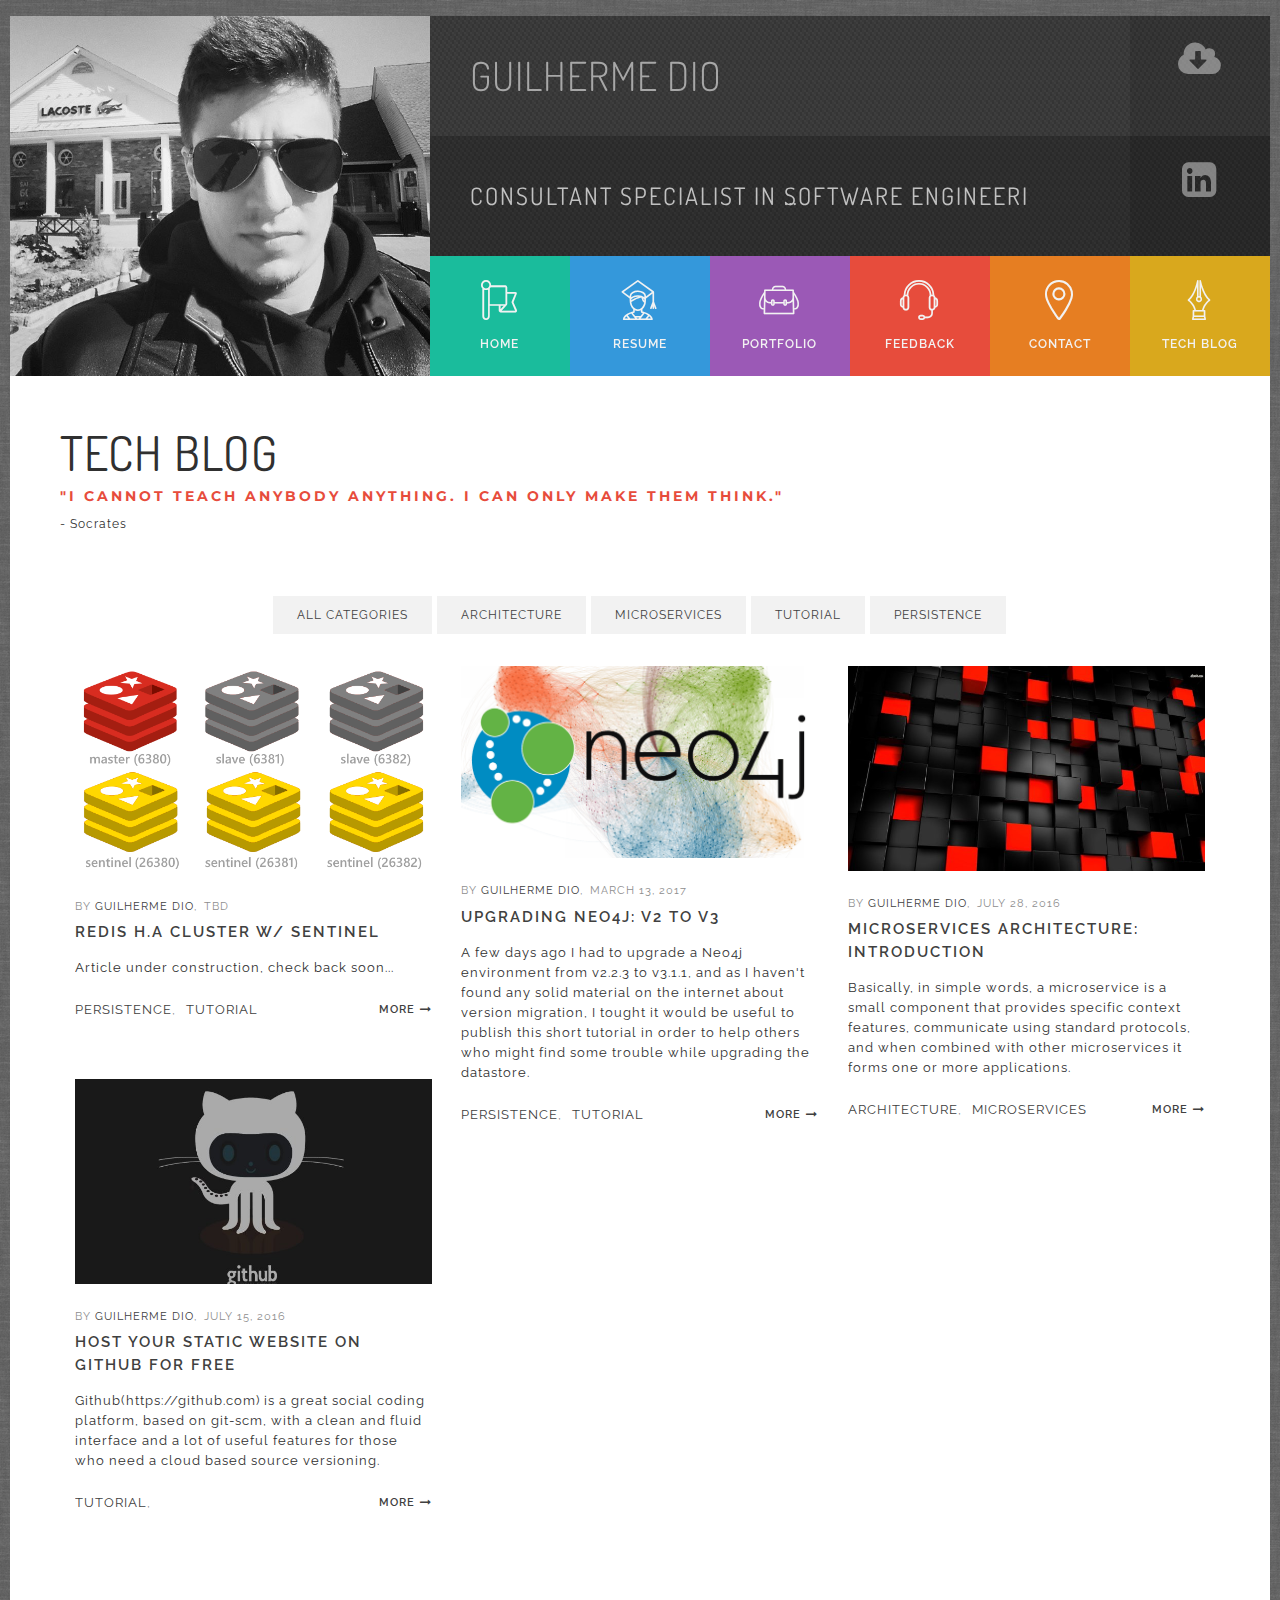
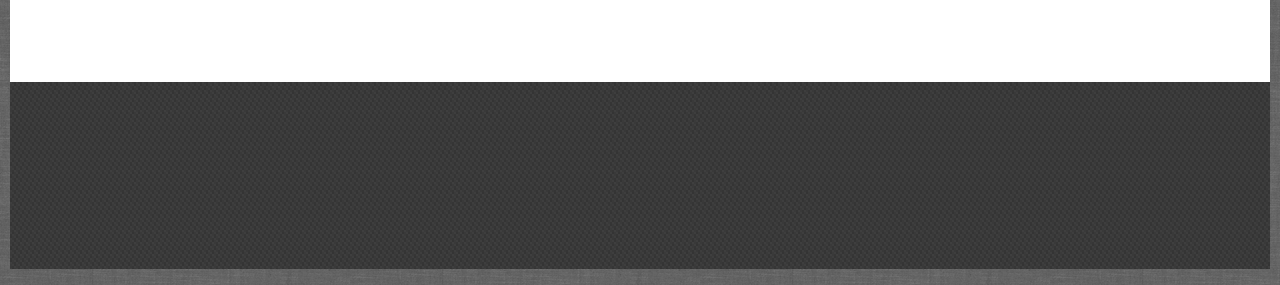
==== commit 6dea6b35: "Update tech blog labels" ====
--- a/blog.html
+++ b/blog.html
@@ -122,7 +122,7 @@
                   <a href="contacts.html" class="hvr-sweep-to-bottom"><i class="flaticon-placeholders4"></i><span>contact</span></a>
                </li>
                <li class="col-xs-4 col-sm-2 nopadding menuitem yellow">
-                  <a href="blog.html" class="hvr-sweep-to-bottom"><i class="flaticon-pens15"></i><span>blog</span></a>
+                  <a href="blog.html" class="hvr-sweep-to-bottom"><i class="flaticon-pens15"></i><span>tech blog</span></a>
                </li>
             </ul>
 
@@ -142,7 +142,7 @@
       <section id="page-title" class="inner-section">
          <div class="container-fluid nopadding wow fadeInRight" data-wow-delay="0.4s" data-wow-offset="10">
             <div class="quote">
-               <h2 class="font-accident-two-normal uppercase">Blog</h2>
+               <h2 class="font-accident-two-normal uppercase">Tech Blog</h2>
                <h5 class="font-accident-one-bold hovercolor uppercase">"I cannot teach anybody anything. I can only make them think."</h5>
                <p class="small">- Socrates</p>
             </div>
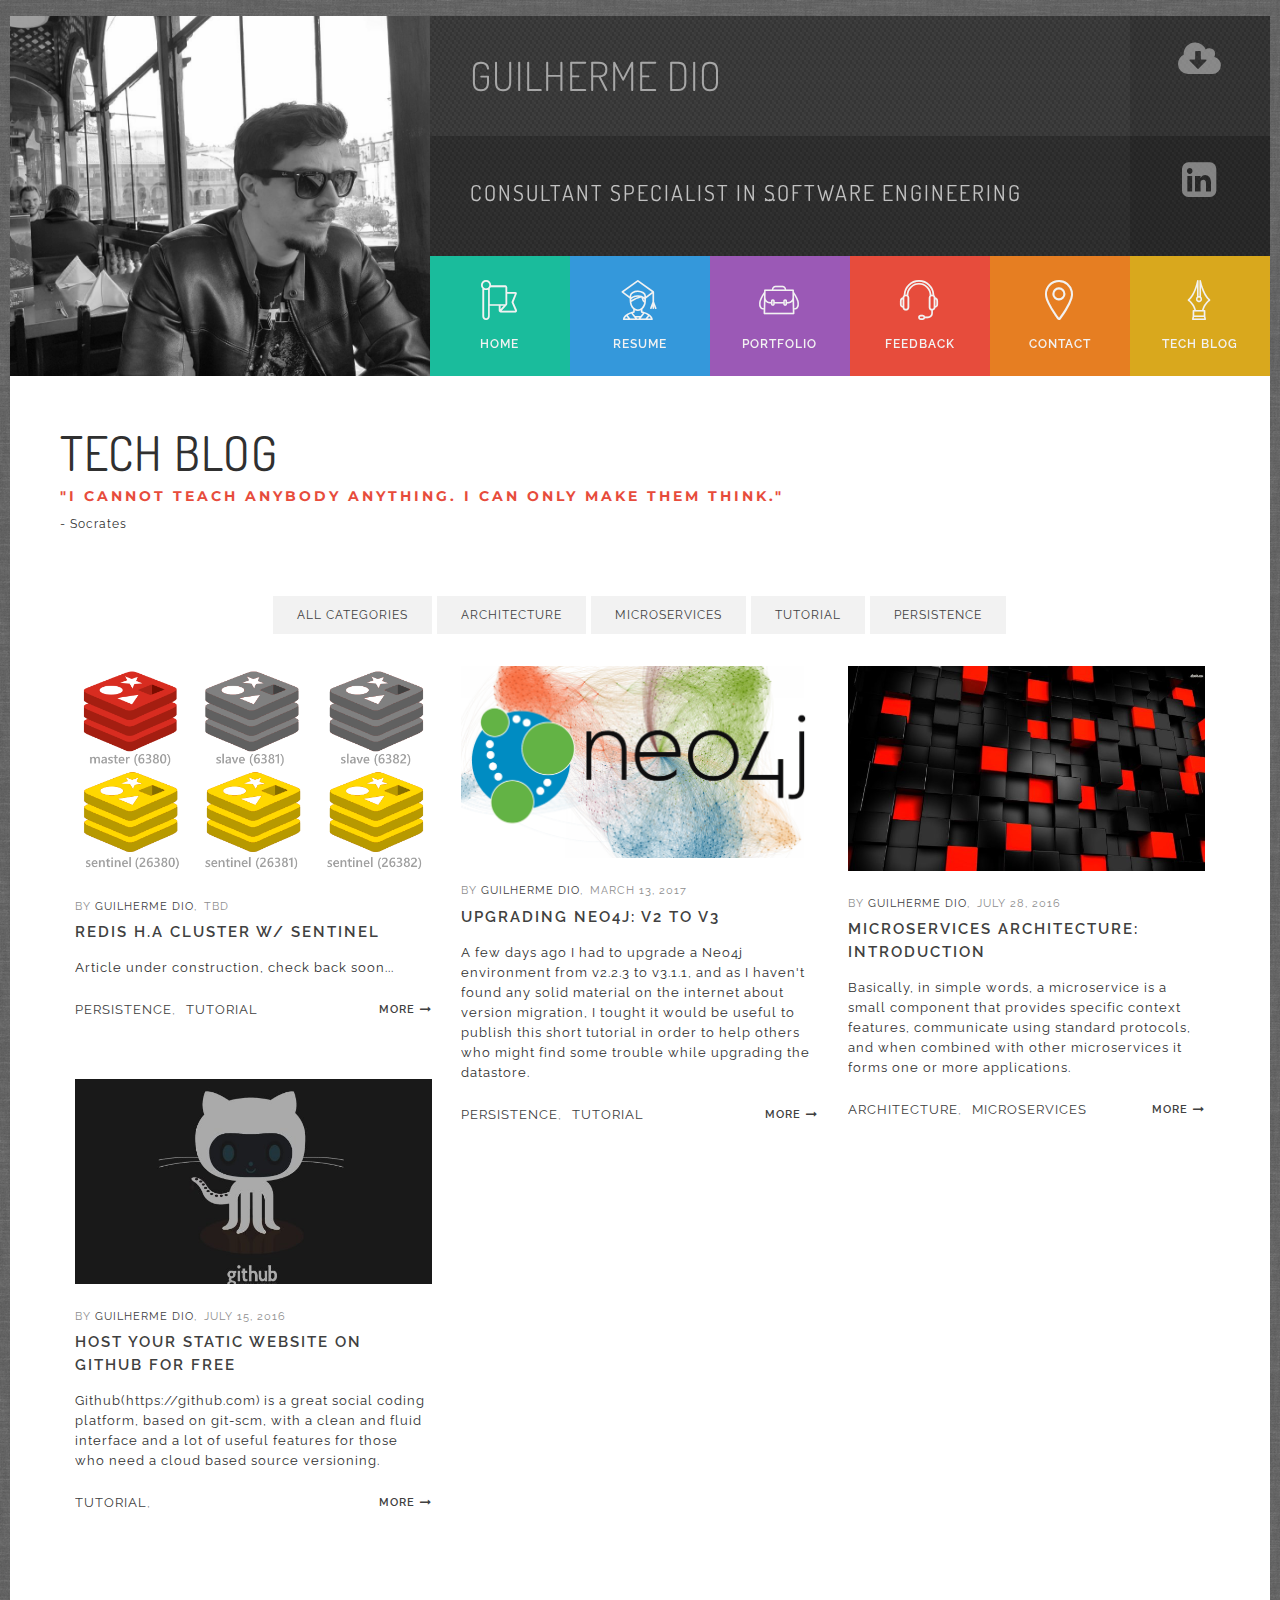
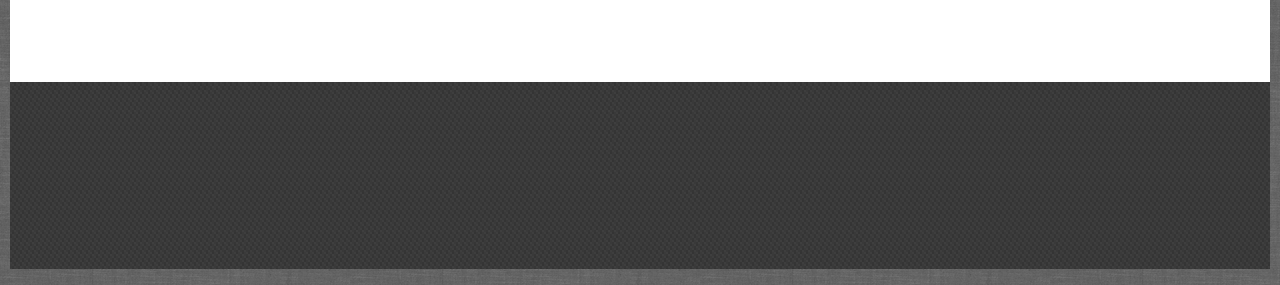
==== commit 3226ec5d: "Update index, portfolio, resume and testimonials block" ====
--- a/blog.html
+++ b/blog.html
@@ -11,7 +11,9 @@
 
    <title>Guilherme Dio | Tech Blog</title>
 
-   <meta name="description" content="Guilherme Dio - Tech blog dedicated to the availability of all technical articles written by me.">
+   <meta name="og:title" content="Guilherme Dio | Software Engineer">
+   <meta name="og:image" content="http://guilhermedio.net/assets/custom/images/preview01.jpg">
+   <meta name="og:description" content="Guilherme Dio - Tech blog dedicated to the availability of all technical articles written by me.">
    <meta name="keywords" content="guilherme, techblog, dio, guilhermedio, ggdio, github, java, javascript, soa, microservices, software, engineering, architecture, professional, job, developer, programming">
    <meta name="author" content="Guilherme Dio">
 
@@ -79,7 +81,7 @@
             <div class="row nopadding name">
                <div class="col-md-10 name-title"><h2 class="font-accident-two-light uppercase">Guilherme Dio</h2></div>
                <div class="col-md-2 nopadding name-pdf">
-                  <a href="https://www.visualcv.com/myfnlgkmqzi/pdf" class="hvr-sweep-to-right" about="_blank" download><i class="fa fa-cloud-download" aria-hidden="true" title="Download CV.pdf"></i></a>
+                  <a href="https://www.visualcv.com/guilhermedio-us/pdf" class="hvr-sweep-to-right" about="_blank" download><i class="fa fa-cloud-download" aria-hidden="true" title="Download CV.pdf"></i></a>
                </div>
             </div>
             <div class="row nopadding position">
@@ -297,7 +299,7 @@
          <div class="col-md-3 cv-link">
             <h4 class="font-accident-two-bold uppercase">Download cv</h4>
             <div class="dividewhite1"></div>
-            <a href="https://www.visualcv.com/myfnlgkmqzi/pdf" about="_blank" download><i class="fa fa-arrow-circle-o-down" aria-hidden="true"></i>English</a>
+            <a href="https://www.visualcv.com/guilhermedio-us/pdf" about="_blank" download><i class="fa fa-arrow-circle-o-down" aria-hidden="true"></i>English</a>
             <a href="https://www.visualcv.com/guilhermedio/pdf" about="_blank" download><i class="fa fa-arrow-circle-o-down" aria-hidden="true"></i>BR Portuguese</a>
             <div class="divider-dynamic"></div>
          </div>
--- a/assets/custom/css/style.css
+++ b/assets/custom/css/style.css
@@ -757,7 +757,7 @@
     color: #a7a7a7; }
     #top-navigation .ident .vc-photo {
       min-height: 360px;
-      background: url("../images/userpic01.jpg");
+      background: url("../images/userpic07.jpg");
       background-position: center center;
       background-repeat: no-repeat;
       background-size: cover;
@@ -849,7 +849,7 @@
           #top-navigation .ident .vc-name .position .pdf a:hover i:before {
             opacity: 1; }
       #top-navigation .ident .vc-name .position h4 {
-        font-size: 24px;
+        font-size: 22px;
         line-height: 1.8em;
         white-space: nowrap;
         overflow: hidden;
@@ -1288,6 +1288,88 @@
   background-position: center;
   background-size: cover; }
 
+.timeline-bg05 {
+  background: url("../images/timeline-5.jpg");
+  background-position: center;
+  background-size: cover; }
+
+.timeline-bg05-01 {
+  background: url("../images/timeline-5-01.jpg");
+  background-position: center;
+  background-size: cover; }
+
+.timeline-bg06 {
+  background: url("../images/timeline-6.jpg");
+  background-position: center;
+  background-size: cover; }
+
+.timeline-bg06-01 {
+  background: url("../images/timeline-6-01.jpg");
+  background-position: center;
+  background-size: cover; }
+
+.timeline-bg07 {
+  background: url("../images/timeline-7.jpg");
+  background-position: center;
+  background-size: cover; }
+
+.timeline-bg07-01 {
+  background: url("../images/timeline-7-01.jpg");
+  background-position: center;
+  background-size: cover; }
+
+.timeline-bg08 {
+  background: url("../images/timeline-8.jpg");
+  background-position: center;
+  background-size: cover; }
+
+.timeline-bg08-01 {
+  background: url("../images/timeline-8-01.jpg");
+  background-position: center;
+  background-size: cover; }
+
+.timeline-bg09 {
+  background: url("../images/timeline-9.jpg");
+  background-position: center;
+  background-size: cover; }
+
+.timeline-bg09-01 {
+  background: url("../images/timeline-9-01.jpg");
+  background-position: center;
+  background-size: cover; }
+
+.timeline-bg10 {
+  background: url("../images/timeline-10.jpg");
+  background-position: center;
+  background-size: cover; }
+
+.timeline-bg10-01 {
+  background: url("../images/timeline-10-01.jpg");
+  background-position: center;
+  background-size: cover; }
+
+.timeline-bg11 {
+  background: url("../images/timeline-11.jpg");
+  background-position: center;
+  background-size: cover; }
+
+.timeline-bg11-01 {
+  background: url("../images/timeline-11-01.jpg");
+  background-position: center;
+  background-size: cover; }
+
+.timeline-bg12 {
+  background: url("../images/timeline-12.jpg");
+  background-position: center;
+  background-size: cover; }
+
+.timeline-bg12-01 {
+  background: url("../images/timeline-12-01.jpg");
+  background-position: center;
+  background-size: cover; }
+
+
+
 /* Counts Block */
 .bg-light .counts {
   color: #f2f2f2; }
